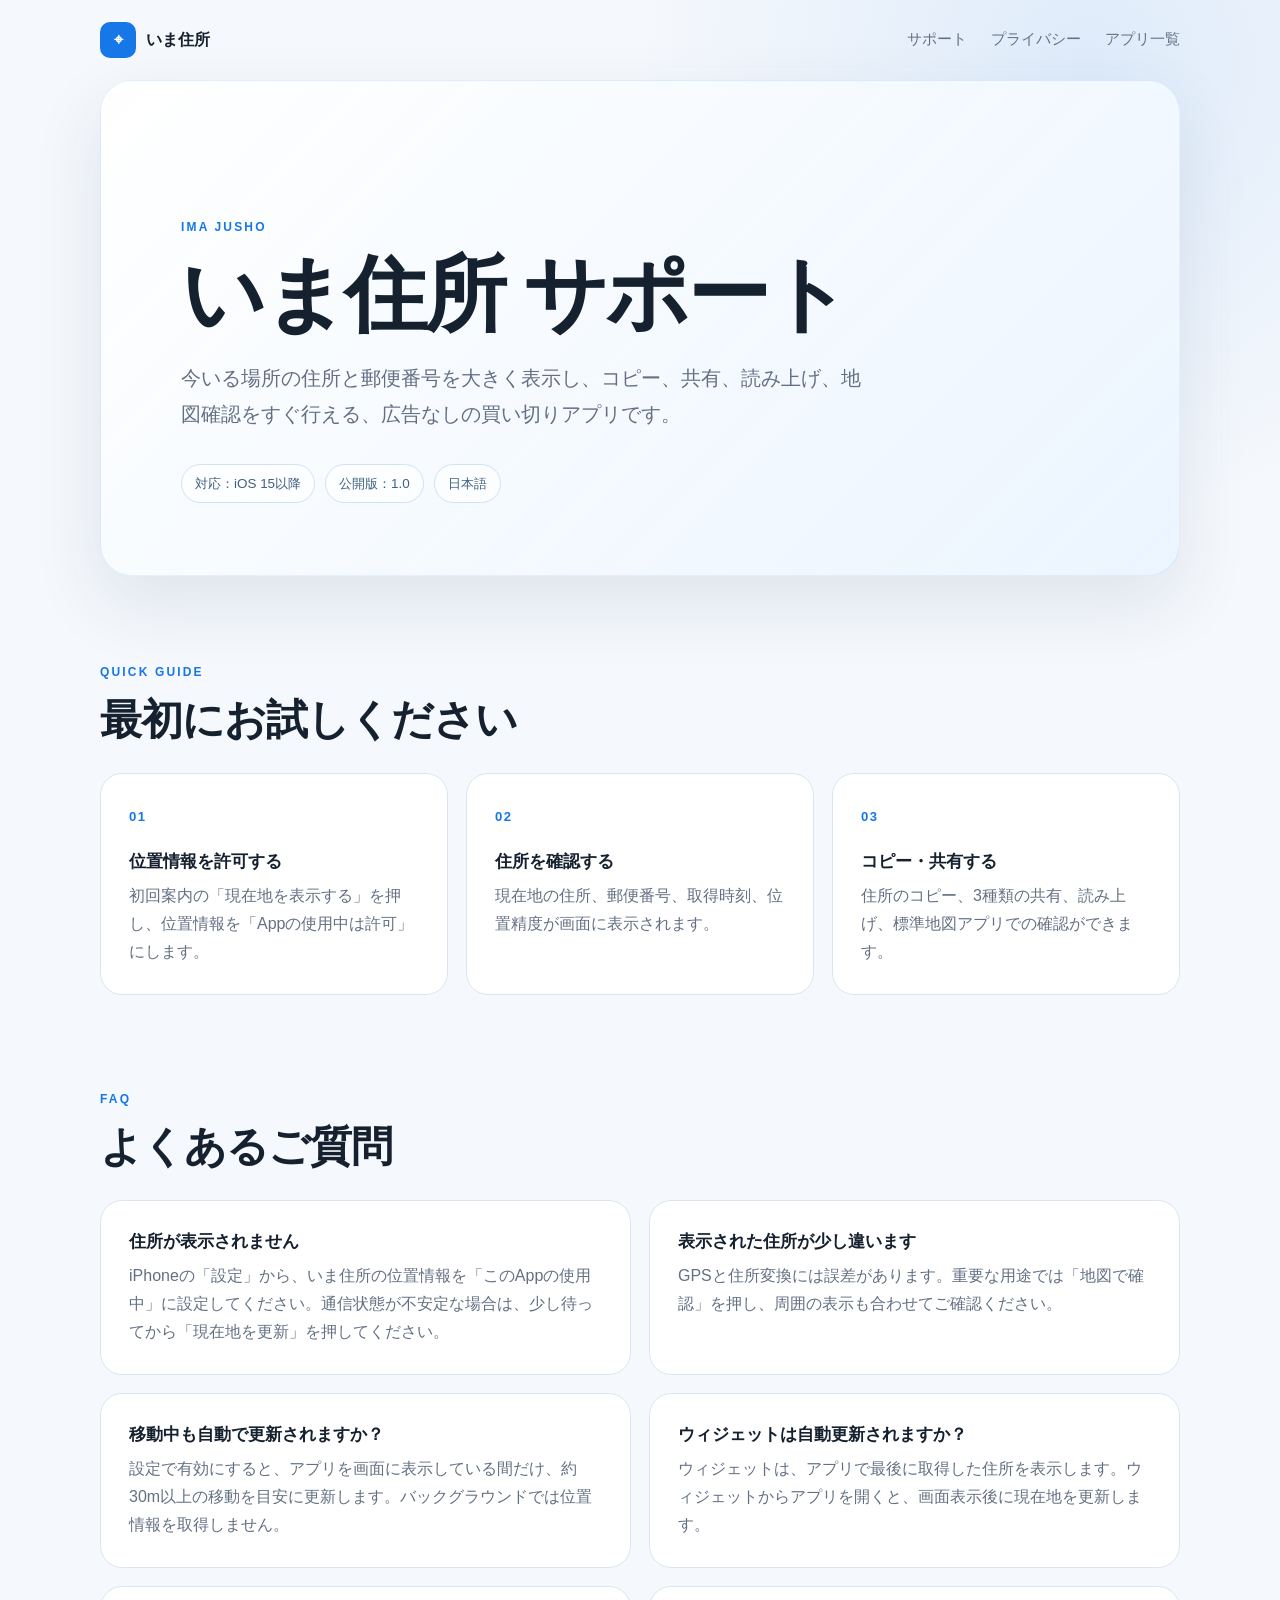
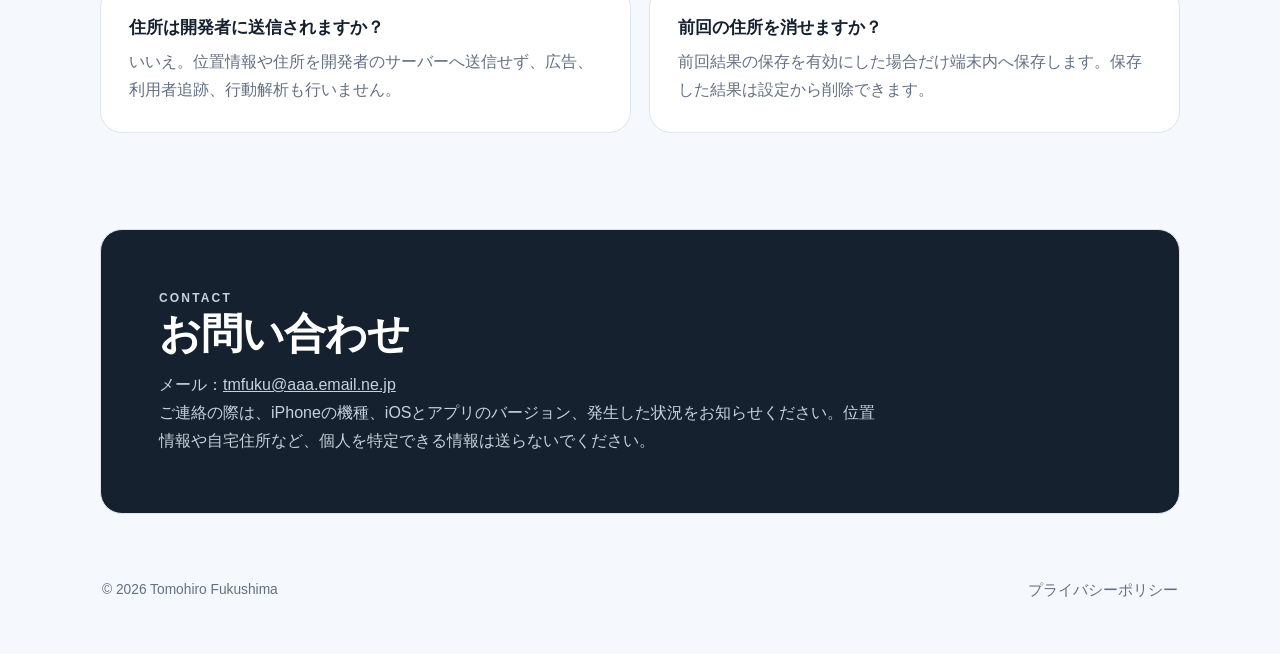
==== ima-jusho/index.html @ d6a9fd62 "Add Ima Jusho support pages" ====
<!doctype html>
<html lang="ja">
  <head>
    <meta charset="utf-8">
    <meta name="viewport" content="width=device-width, initial-scale=1">
    <meta name="description" content="いま住所の公式サポートページです。現在地の住所表示、位置情報設定、ウィジェットについてご案内します。">
    <link rel="canonical" href="https://tmfuku.github.io/app-support/ima-jusho/">
    <title>いま住所 サポート</title>
    <link rel="icon" href="favicon.svg" type="image/svg+xml">
    <link rel="stylesheet" href="../styles.css">
  </head>
  <body>
    <main>
      <header class="site-header">
        <a class="brand" href="./">
          <span class="brand-mark" aria-hidden="true">⌖</span>
          <span>いま住所</span>
        </a>
        <nav aria-label="サイト内ナビゲーション">
          <a href="./">サポート</a>
          <a href="privacy.html">プライバシー</a>
          <a href="../">アプリ一覧</a>
        </nav>
      </header>

      <section class="hero">
        <p class="eyebrow">IMA JUSHO</p>
        <h1>いま住所 サポート</h1>
        <p class="lead">
          今いる場所の住所と郵便番号を大きく表示し、コピー、共有、読み上げ、地図確認をすぐ行える、広告なしの買い切りアプリです。
        </p>
        <div class="meta-row" aria-label="アプリ情報">
          <span>対応：iOS 15以降</span>
          <span>公開版：1.0</span>
          <span>日本語</span>
        </div>
      </section>

      <section class="section" aria-labelledby="guide-title">
        <div class="section-heading">
          <p class="eyebrow">QUICK GUIDE</p>
          <h2 id="guide-title">最初にお試しください</h2>
        </div>
        <div class="steps">
          <article>
            <span>01</span>
            <h3>位置情報を許可する</h3>
            <p>初回案内の「現在地を表示する」を押し、位置情報を「Appの使用中は許可」にします。</p>
          </article>
          <article>
            <span>02</span>
            <h3>住所を確認する</h3>
            <p>現在地の住所、郵便番号、取得時刻、位置精度が画面に表示されます。</p>
          </article>
          <article>
            <span>03</span>
            <h3>コピー・共有する</h3>
            <p>住所のコピー、3種類の共有、読み上げ、標準地図アプリでの確認ができます。</p>
          </article>
        </div>
      </section>

      <section class="section" aria-labelledby="faq-title">
        <div class="section-heading">
          <p class="eyebrow">FAQ</p>
          <h2 id="faq-title">よくあるご質問</h2>
        </div>
        <div class="faq-list">
          <article>
            <h3>住所が表示されません</h3>
            <p>iPhoneの「設定」から、いま住所の位置情報を「このAppの使用中」に設定してください。通信状態が不安定な場合は、少し待ってから「現在地を更新」を押してください。</p>
          </article>
          <article>
            <h3>表示された住所が少し違います</h3>
            <p>GPSと住所変換には誤差があります。重要な用途では「地図で確認」を押し、周囲の表示も合わせてご確認ください。</p>
          </article>
          <article>
            <h3>移動中も自動で更新されますか？</h3>
            <p>設定で有効にすると、アプリを画面に表示している間だけ、約30m以上の移動を目安に更新します。バックグラウンドでは位置情報を取得しません。</p>
          </article>
          <article>
            <h3>ウィジェットは自動更新されますか？</h3>
            <p>ウィジェットは、アプリで最後に取得した住所を表示します。ウィジェットからアプリを開くと、画面表示後に現在地を更新します。</p>
          </article>
          <article>
            <h3>住所は開発者に送信されますか？</h3>
            <p>いいえ。位置情報や住所を開発者のサーバーへ送信せず、広告、利用者追跡、行動解析も行いません。</p>
          </article>
          <article>
            <h3>前回の住所を消せますか？</h3>
            <p>前回結果の保存を有効にした場合だけ端末内へ保存します。保存した結果は設定から削除できます。</p>
          </article>
        </div>
      </section>

      <section class="contact" aria-labelledby="contact-title">
        <p class="eyebrow">CONTACT</p>
        <h2 id="contact-title">お問い合わせ</h2>
        <p>
          メール：<a href="mailto:tmfuku@aaa.email.ne.jp">tmfuku@aaa.email.ne.jp</a><br>
          ご連絡の際は、iPhoneの機種、iOSとアプリのバージョン、発生した状況をお知らせください。位置情報や自宅住所など、個人を特定できる情報は送らないでください。
        </p>
      </section>

      <footer>
        <span>© 2026 Tomohiro Fukushima</span>
        <span><a href="privacy.html">プライバシーポリシー</a></span>
      </footer>
    </main>
  </body>
</html>
---- styles.css ----
:root {
  --ink: #16212f;
  --muted: #637083;
  --line: #dce5ef;
  --blue: #1677e8;
  --paper: #ffffff;
  --mist: #f5f8fc;
}

* {
  box-sizing: border-box;
}

html {
  scroll-behavior: smooth;
}

body {
  margin: 0;
  background: radial-gradient(circle at 85% 3%, rgb(22 119 232 / 10%), transparent 28rem), var(--mist);
  color: var(--ink);
  font-family: -apple-system, BlinkMacSystemFont, "Hiragino Sans", "Yu Gothic", sans-serif;
  line-height: 1.75;
}

a {
  color: inherit;
}

main {
  width: min(1080px, calc(100% - 32px));
  margin: 0 auto;
}

.site-header {
  display: flex;
  align-items: center;
  justify-content: space-between;
  min-height: 80px;
}

.brand {
  display: inline-flex;
  align-items: center;
  gap: 10px;
  font-weight: 760;
  text-decoration: none;
}

.brand-mark {
  display: grid;
  width: 36px;
  height: 36px;
  place-items: center;
  border-radius: 10px;
  background: var(--blue);
  color: white;
  font-weight: 800;
}

nav {
  display: flex;
  gap: 24px;
}

nav a,
footer a {
  color: var(--muted);
  font-size: 0.92rem;
  text-decoration: none;
}

nav a:hover,
footer a:hover {
  color: var(--blue);
}

.hero {
  padding: clamp(72px, 12vw, 136px) clamp(24px, 7vw, 80px) 72px;
  overflow: hidden;
  border: 1px solid rgb(22 119 232 / 10%);
  border-radius: 32px;
  background: linear-gradient(135deg, rgb(255 255 255 / 98%), rgb(234 244 255 / 92%)), var(--paper);
  box-shadow: 0 28px 70px rgb(42 73 107 / 11%);
}

.eyebrow {
  margin: 0 0 12px;
  color: var(--blue);
  font-size: 0.75rem;
  font-weight: 800;
  letter-spacing: 0.18em;
}

h1,
h2,
h3,
p {
  margin-top: 0;
}

h1 {
  max-width: 760px;
  margin-bottom: 20px;
  font-size: clamp(2.5rem, 7vw, 5.2rem);
  line-height: 1.08;
  letter-spacing: -0.04em;
}

.lead {
  max-width: 680px;
  margin-bottom: 32px;
  color: var(--muted);
  font-size: clamp(1.04rem, 2vw, 1.28rem);
}

.meta-row {
  display: flex;
  flex-wrap: wrap;
  gap: 10px;
}

.meta-row span {
  padding: 7px 13px;
  border: 1px solid #cfe2f7;
  border-radius: 999px;
  background: rgb(255 255 255 / 70%);
  color: #41617f;
  font-size: 0.84rem;
}

.section {
  padding: 86px 0 8px;
}

.section-heading {
  margin-bottom: 28px;
}

h2 {
  margin-bottom: 12px;
  font-size: clamp(1.75rem, 4vw, 2.6rem);
  line-height: 1.2;
  letter-spacing: -0.025em;
}

.steps,
.faq-list {
  display: grid;
  grid-template-columns: repeat(3, 1fr);
  gap: 18px;
}

.steps article,
.faq-list article,
.contact {
  border: 1px solid var(--line);
  border-radius: 22px;
  background: var(--paper);
}

.steps article,
.faq-list article {
  padding: 28px;
}

.steps article > span {
  display: inline-block;
  margin-bottom: 20px;
  color: var(--blue);
  font-size: 0.82rem;
  font-weight: 800;
  letter-spacing: 0.12em;
}

h3 {
  margin-bottom: 8px;
  font-size: 1.08rem;
  line-height: 1.45;
}

.steps p,
.faq-list p,
.contact p {
  margin-bottom: 0;
  color: var(--muted);
}

.faq-list {
  grid-template-columns: repeat(2, 1fr);
}

.portal-hero h1 {
  max-width: 900px;
}

.app-list {
  display: grid;
  gap: 18px;
}

.app-card {
  display: grid;
  grid-template-columns: auto 1fr auto;
  align-items: center;
  gap: 18px;
  padding: 24px;
  border: 1px solid var(--line);
  border-radius: 22px;
  background: var(--paper);
  text-decoration: none;
  transition: border-color 160ms ease, box-shadow 160ms ease, transform 160ms ease;
}

.app-card:hover {
  border-color: #b9d5f2;
  box-shadow: 0 16px 38px rgb(42 73 107 / 10%);
  transform: translateY(-2px);
}

.app-card strong,
.app-card small {
  display: block;
}

.app-card strong {
  font-size: 1.15rem;
}

.app-card small {
  margin-top: 3px;
  color: var(--muted);
  font-size: 0.92rem;
}

.app-card-arrow {
  color: var(--muted);
  font-size: 2rem;
  line-height: 1;
}

.contact {
  margin: 88px 0 40px;
  padding: clamp(30px, 6vw, 58px);
  background: var(--ink);
  color: white;
}

.contact p {
  max-width: 720px;
  color: #c8d2dd;
}

footer {
  display: flex;
  justify-content: space-between;
  padding: 24px 2px 50px;
  color: var(--muted);
  font-size: 0.86rem;
}

.policy {
  max-width: 820px;
  margin: 60px auto 100px;
  padding: clamp(30px, 6vw, 64px);
  border: 1px solid var(--line);
  border-radius: 28px;
  background: var(--paper);
  box-shadow: 0 24px 64px rgb(42 73 107 / 8%);
}

.policy header {
  padding-bottom: 28px;
  border-bottom: 1px solid var(--line);
}

.policy h1 {
  font-size: clamp(2rem, 6vw, 3.8rem);
}

.policy section {
  padding-top: 32px;
}

.policy a {
  color: var(--blue);
}

.back-link {
  display: inline-block;
  margin-top: 36px;
  color: var(--blue);
  font-weight: 700;
  text-decoration: none;
}

.changelog {
  max-width: 900px;
}

.release-card {
  margin-top: 36px;
  padding: clamp(24px, 5vw, 42px);
  border: 1px solid var(--line);
  border-radius: 22px;
  background: var(--mist);
}

.release-header {
  display: flex;
  align-items: flex-start;
  justify-content: space-between;
  gap: 24px;
  margin-bottom: 18px;
}

.release-date {
  margin-bottom: 4px;
  color: var(--muted);
  font-size: 0.88rem;
}

.release-header h2 {
  margin-bottom: 0;
}

.release-badge {
  flex: 0 0 auto;
  padding: 7px 13px;
  border: 1px solid #b9d5f2;
  border-radius: 999px;
  background: var(--paper);
  color: var(--blue);
  font-size: 0.8rem;
  font-weight: 750;
}

.release-card ul {
  margin: 20px 0 0;
  padding-left: 1.4rem;
  color: var(--muted);
}

.release-card li + li {
  margin-top: 8px;
}

.release-note {
  margin: 30px 0 0;
  color: var(--muted);
}

@media (max-width: 720px) {
  main {
    width: min(100% - 22px, 1080px);
  }

  .site-header {
    min-height: 68px;
  }

  nav {
    gap: 12px;
  }

  nav a {
    font-size: 0.76rem;
  }

  .hero {
    border-radius: 24px;
  }

  .steps,
  .faq-list {
    grid-template-columns: 1fr;
  }

  .section {
    padding-top: 64px;
  }

  footer {
    flex-direction: column;
    gap: 8px;
  }

  .release-header {
    flex-direction: column;
    gap: 12px;
  }
}
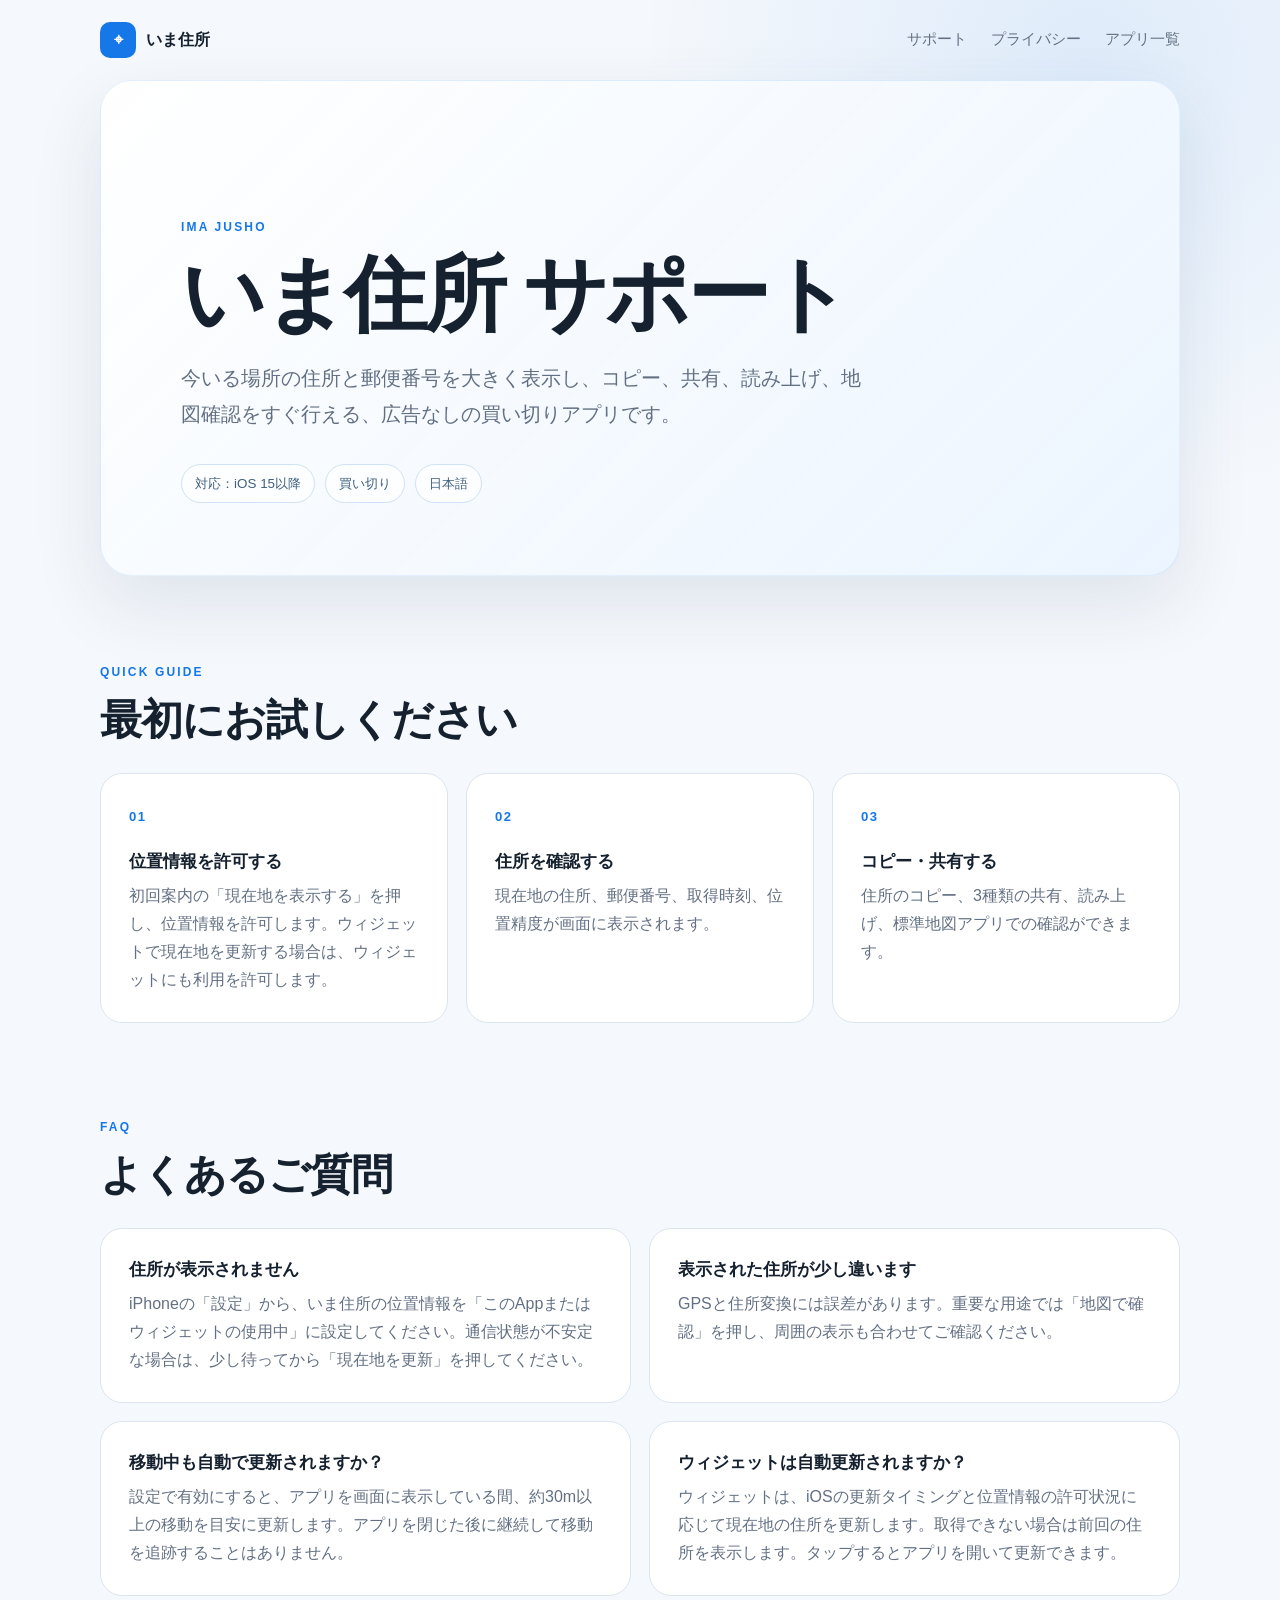
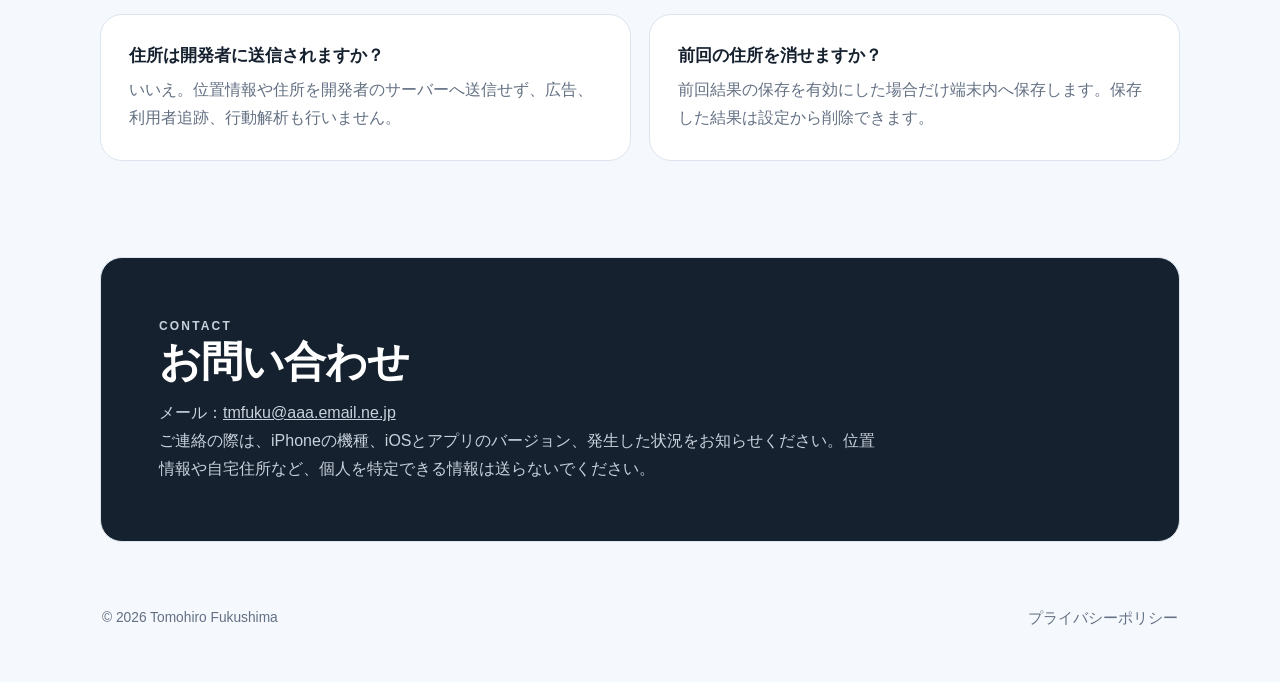
==== commit b3e6f43b: "Update ImaJusho widget location disclosures" ====
--- a/ima-jusho/index.html
+++ b/ima-jusho/index.html
@@ -31,7 +31,7 @@
         </p>
         <div class="meta-row" aria-label="アプリ情報">
           <span>対応：iOS 15以降</span>
-          <span>公開版：1.0</span>
+          <span>買い切り</span>
           <span>日本語</span>
         </div>
       </section>
@@ -45,7 +45,7 @@
           <article>
             <span>01</span>
             <h3>位置情報を許可する</h3>
-            <p>初回案内の「現在地を表示する」を押し、位置情報を「Appの使用中は許可」にします。</p>
+            <p>初回案内の「現在地を表示する」を押し、位置情報を許可します。ウィジェットで現在地を更新する場合は、ウィジェットにも利用を許可します。</p>
           </article>
           <article>
             <span>02</span>
@@ -68,7 +68,7 @@
         <div class="faq-list">
           <article>
             <h3>住所が表示されません</h3>
-            <p>iPhoneの「設定」から、いま住所の位置情報を「このAppの使用中」に設定してください。通信状態が不安定な場合は、少し待ってから「現在地を更新」を押してください。</p>
+            <p>iPhoneの「設定」から、いま住所の位置情報を「このAppまたはウィジェットの使用中」に設定してください。通信状態が不安定な場合は、少し待ってから「現在地を更新」を押してください。</p>
           </article>
           <article>
             <h3>表示された住所が少し違います</h3>
@@ -76,11 +76,11 @@
           </article>
           <article>
             <h3>移動中も自動で更新されますか？</h3>
-            <p>設定で有効にすると、アプリを画面に表示している間だけ、約30m以上の移動を目安に更新します。バックグラウンドでは位置情報を取得しません。</p>
+            <p>設定で有効にすると、アプリを画面に表示している間、約30m以上の移動を目安に更新します。アプリを閉じた後に継続して移動を追跡することはありません。</p>
           </article>
           <article>
             <h3>ウィジェットは自動更新されますか？</h3>
-            <p>ウィジェットは、アプリで最後に取得した住所を表示します。ウィジェットからアプリを開くと、画面表示後に現在地を更新します。</p>
+            <p>ウィジェットは、iOSの更新タイミングと位置情報の許可状況に応じて現在地の住所を更新します。取得できない場合は前回の住所を表示します。タップするとアプリを開いて更新できます。</p>
           </article>
           <article>
             <h3>住所は開発者に送信されますか？</h3>
